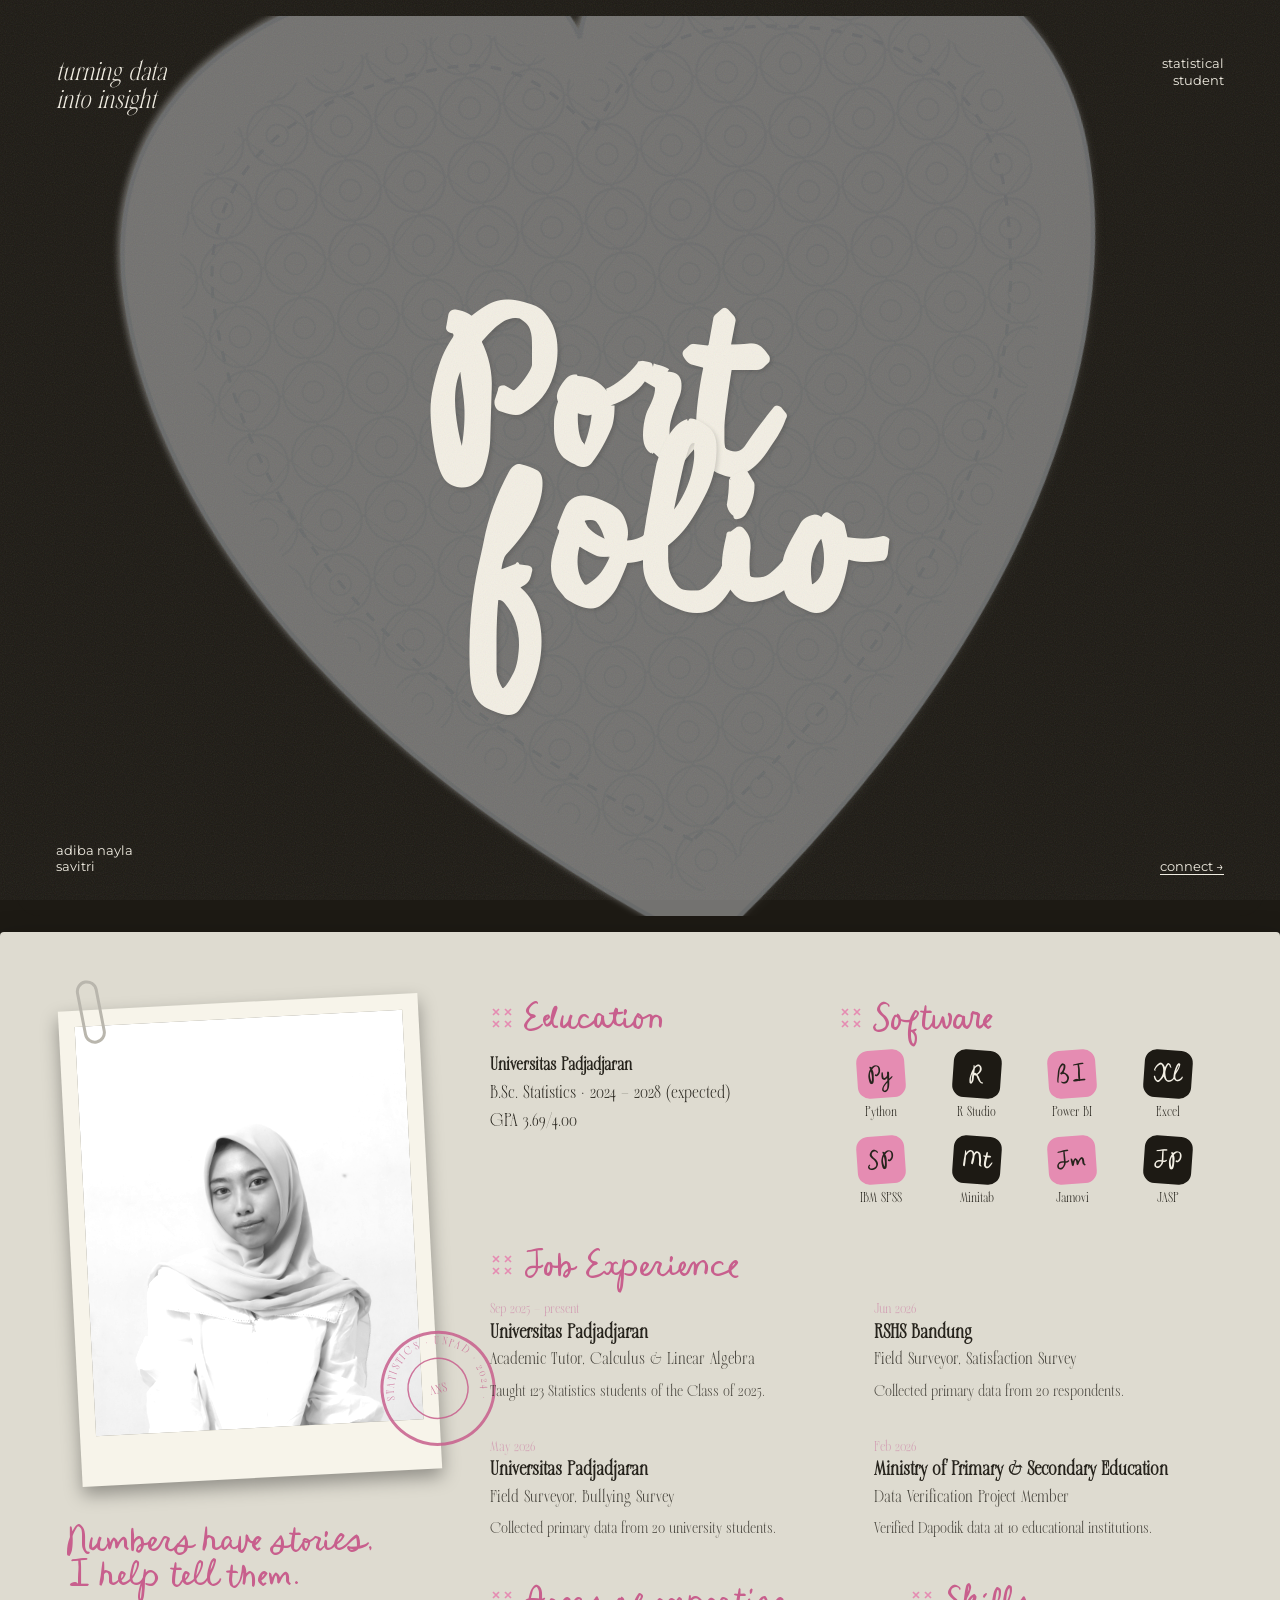
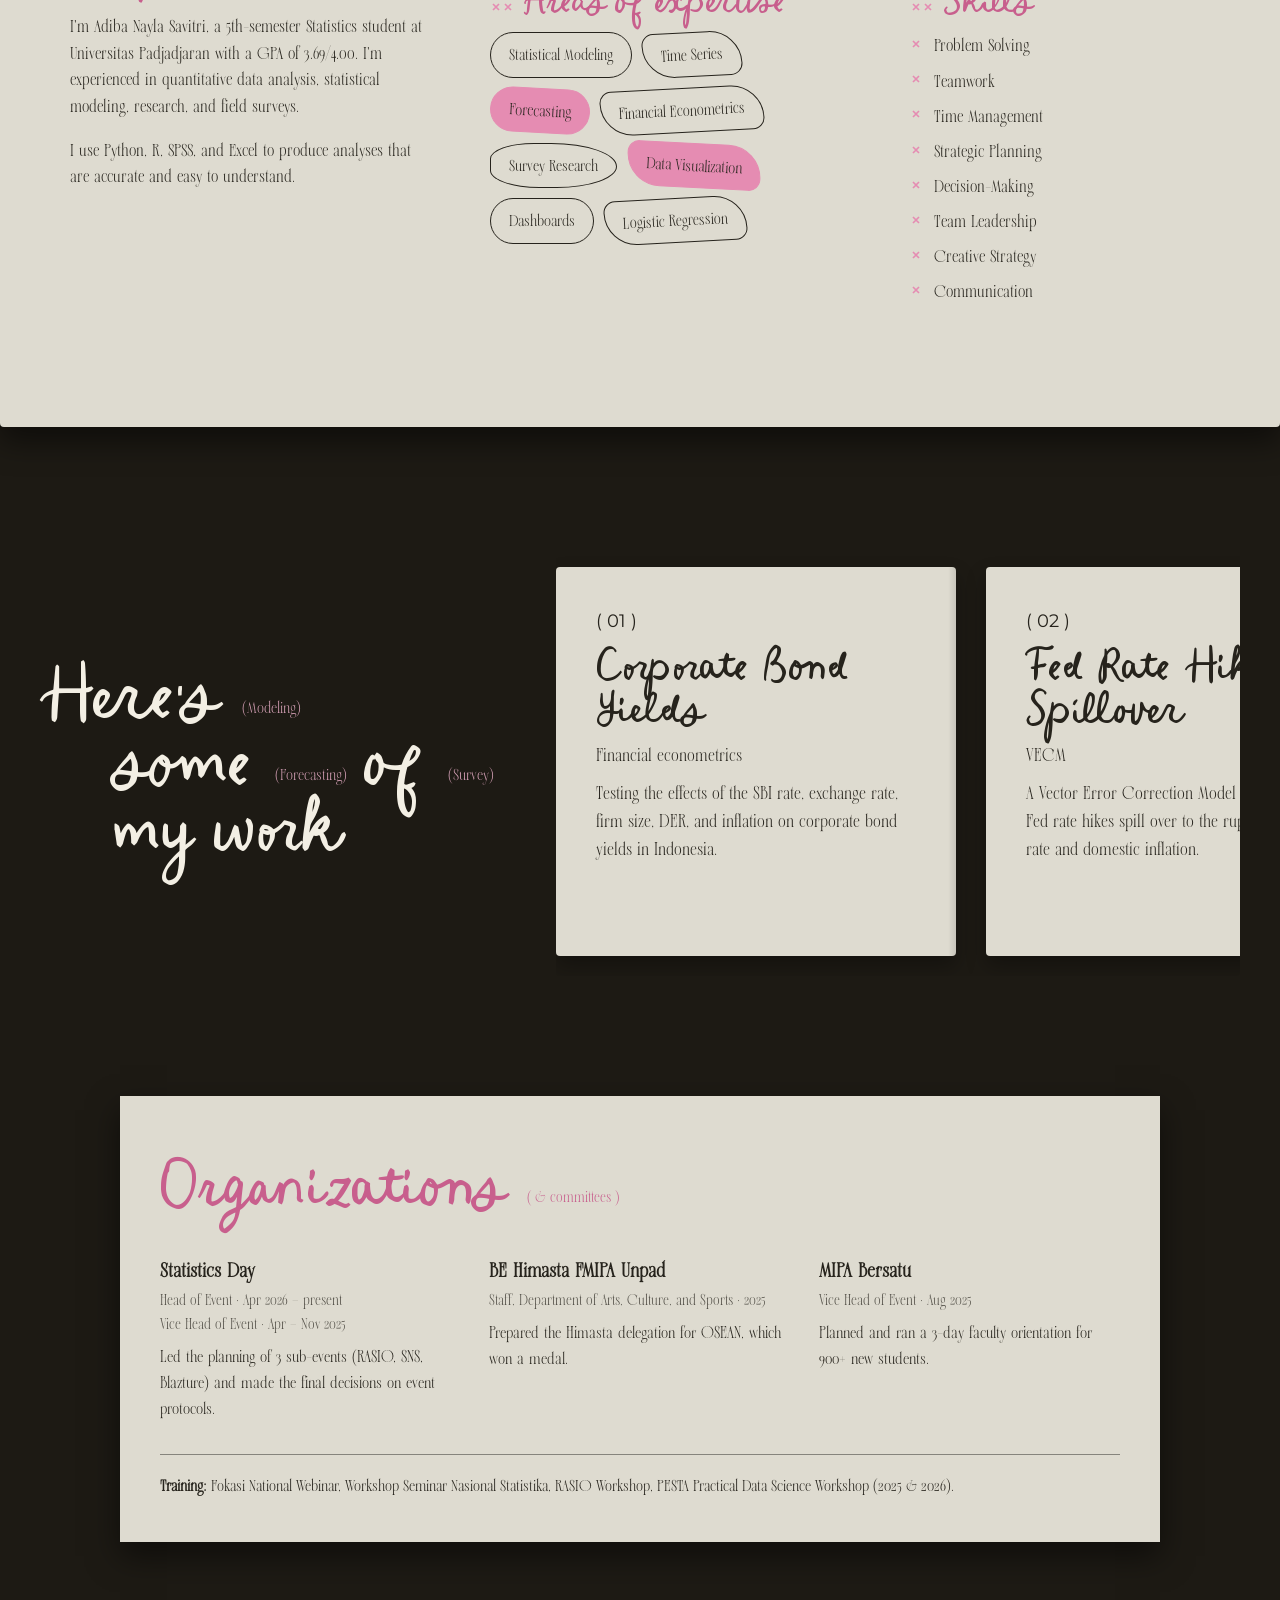
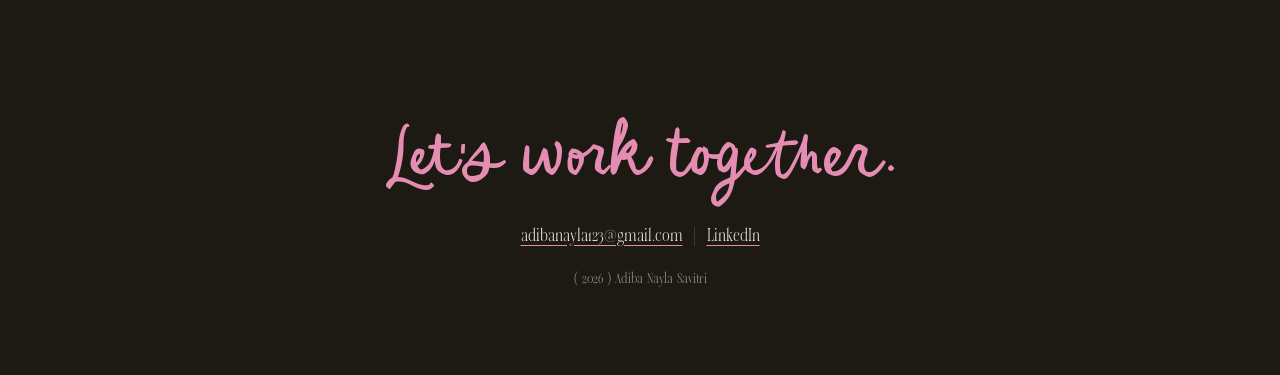
==== index.html @ 5b33b855 "Add files via upload" ====
<!DOCTYPE html>
<html lang="en">
<head>
<meta charset="UTF-8">
<meta name="viewport" content="width=device-width, initial-scale=1">
<title>Portfolio – Adiba Nayla Savitri</title>
<meta name="description" content="Portfolio of Adiba Nayla Savitri, Statistics student at Universitas Padjadjaran.">
<link rel="preconnect" href="https://fonts.googleapis.com">
<link rel="preconnect" href="https://fonts.gstatic.com" crossorigin>
<link href="https://fonts.googleapis.com/css2?family=Cormorant+Garamond:ital,wght@0,400;0,600;1,400;1,600&family=Playfair+Display:ital,wght@0,400;0,600;1,400;1,600&family=Pinyon+Script&family=Montserrat:wght@400;500&display=swap" rel="stylesheet">
<link rel="stylesheet" href="style.css">
</head>
<body>

<header class="hero">
  <div class="doily-wrapper">
    <svg class="doily" viewBox="0 0 1000 1000" xmlns="http://www.w3.org/2000/svg">
      <defs>
        <pattern id="lace" width="60" height="60" patternUnits="userSpaceOnUse">
          <circle cx="30" cy="30" r="28" fill="none" stroke="#dbe4ed" stroke-width="2"/>
          <circle cx="30" cy="30" r="10" fill="none" stroke="#dbe4ed" stroke-width="1.5"/>
          <path d="M0 30 Q15 15 30 0 Q45 15 60 30 Q45 45 30 60 Q15 45 0 30" fill="none" stroke="#dbe4ed" stroke-width="1"/>
        </pattern>
        <filter id="emboss" x="-20%" y="-20%" width="140%" height="140%">
          <feDropShadow dx="4" dy="4" stdDeviation="5" flood-color="#000" flood-opacity="0.06"/>
          <feDropShadow dx="-2" dy="-2" stdDeviation="3" flood-color="#fff" flood-opacity="0.9"/>
        </filter>
      </defs>
      <g filter="url(#emboss)">
        <path d="M500 950 C150 700 50 450 50 280 C50 100 200 20 380 20 C450 20 490 60 500 100 C510 60 550 20 620 20 C800 20 950 100 950 280 C950 450 850 700 500 950 Z" fill="#f4f7fa" stroke="#dbe4ed" stroke-width="4"/>
      </g>
      <path d="M500 900 C180 680 100 450 100 300 C100 150 220 80 380 80 C440 80 480 120 500 160 C520 120 560 80 620 80 C780 80 900 150 900 300 C900 450 820 680 500 900 Z" fill="url(#lace)" opacity="0.6"/>
      <path d="M500 850 C200 650 130 450 130 300 C130 170 240 110 380 110 C430 110 470 140 500 190 C530 140 570 110 620 110 C760 110 870 170 870 300 C870 450 800 650 500 850 Z" fill="none" stroke="#dbe4ed" stroke-width="3" stroke-dasharray="10 10"/>
    </svg>
  </div>

  <div class="top-left">
    <p class="serif-italic">turning data</p>
    <p class="serif-italic">into insight</p>
  </div>

  <div class="top-right">
    <p class="sans-small">statistical<br>student</p>
  </div>

  <h1 class="main-title">
    <span class="script">Port</span><span class="script">folio</span>
  </h1>

  <div class="bottom-left">
    <p class="sans-small">Adiba Nayla<br>Savitri</p>
  </div>

  <div class="bottom-right">
    <p class="sans-small"><a href="mailto:adibanayla123@gmail.com">connect &rarr;</a></p>
  </div>
</header>

<main>
  <section class="sheet about" id="about">
    <div class="about-grid">
      
      <aside class="about-side">
        <div class="polaroid">
          <span class="clip"></span>
          <div class="ph"><img src="assets/foto.jpg" alt="" onerror="this.remove()"></div>
          <svg class="stamp" viewBox="0 0 120 120" aria-hidden="true">
            <defs><path id="c" d="M60 60 m-44 0 a44 44 0 1 1 88 0 a44 44 0 1 1 -88 0"/></defs>
            <circle cx="60" cy="60" r="56" fill="none" stroke="currentColor" stroke-width="3"/>
            <circle cx="60" cy="60" r="30" fill="none" stroke="currentColor" stroke-width="1.5"/>
            <text font-size="11" letter-spacing="2" fill="currentColor"><textPath href="#c">STATISTICS · UNPAD · 2024 · </textPath></text>
            <text x="60" y="65" font-size="13" text-anchor="middle" fill="currentColor">ANS</text>
          </svg>
        </div>
        <h2 class="tagline hand">Numbers have stories,<br>I help tell them.</h2>
        <p>I'm Adiba Nayla Savitri, a 5th-semester Statistics student at Universitas Padjadjaran with a GPA of 3.69/4.00. I'm experienced in quantitative data analysis, statistical modeling, research, and field surveys.</p>
        <p>I use Python, R, SPSS, and Excel to produce analyses that are accurate and easy to understand.</p>
      </aside>

      <div class="about-main">
        
        <div class="edu-soft-row">
          <div class="blk">
            <h3 class="hd hand">Education</h3>
            <p class="edu">
              <strong>Universitas Padjadjaran</strong><br>
              B.Sc. Statistics · 2024 – 2028 (expected)<br>
              GPA 3.69/4.00
            </p>
          </div>

          <div class="blk">
            <h3 class="hd hand">Software</h3>
            <ul class="sw">
              <li><b class="pink">Py</b>Python</li>
              <li><b class="ink">R</b>R Studio</li>
              <li><b class="pink">BI</b>Power BI</li>
              <li><b class="ink">Xl</b>Excel</li>
              <li><b class="pink">SP</b>IBM SPSS</li>
              <li><b class="ink">Mt</b>Minitab</li>
              <li><b class="pink">Jm</b>Jamovi</li>
              <li><b class="ink">JP</b>JASP</li>
            </ul>
          </div>
        </div>

        <div class="blk">
          <h3 class="hd hand">Job Experience</h3>
          <ul class="jobs">
            <li class="job"><span class="date">Sep 2025 – present</span><strong>Universitas Padjadjaran</strong><em>Academic Tutor, Calculus &amp; Linear Algebra</em><p>Taught 123 Statistics students of the Class of 2025.</p></li>
            <li class="job"><span class="date">Jun 2026</span><strong>RSHS Bandung</strong><em>Field Surveyor, Satisfaction Survey</em><p>Collected primary data from 20 respondents.</p></li>
            <li class="job"><span class="date">May 2026</span><strong>Universitas Padjadjaran</strong><em>Field Surveyor, Bullying Survey</em><p>Collected primary data from 20 university students.</p></li>
            <li class="job"><span class="date">Feb 2026</span><strong>Ministry of Primary &amp; Secondary Education</strong><em>Data Verification Project Member</em><p>Verified Dapodik data at 10 educational institutions.</p></li>
          </ul>
        </div>
        
        <div class="two">
          <div class="blk">
            <h3 class="hd hand">Areas of expertise</h3>
            <ul class="cloud"><li>Statistical Modeling</li><li>Time Series</li><li>Forecasting</li><li>Financial Econometrics</li><li>Survey Research</li><li>Data Visualization</li><li>Dashboards</li><li>Logistic Regression</li></ul>
          </div>
          <div class="blk">
            <h3 class="hd hand">Skills</h3>
            <ul class="skills"><li>Problem Solving</li><li>Teamwork</li><li>Time Management</li><li>Strategic Planning</li><li>Decision-Making</li><li>Team Leadership</li><li>Creative Strategy</li><li>Communication</li></ul>
          </div>
        </div>
      </div>
    </div>
  </section>

  <section class="work-section" id="work">
    <div class="work-container">
      <h2 class="work-title hand">Here's <small>(Modeling)</small><br><span>some</span> <small>(Forecasting)</small> of <small>(Survey)</small> <span>my work</span></h2>
      
      <div class="projects-wrapper">
        <div class="projects-track">
          
          <div class="project-card">
            <p class="pj-num">( 01 )</p>
            <h3 class="hand">Corporate Bond Yields</h3>
            <p class="pj-tag">Financial econometrics</p>
            <p>Testing the effects of the SBI rate, exchange rate, firm size, DER, and inflation on corporate bond yields in Indonesia.</p>
          </div>

          <div class="project-card">
            <p class="pj-num">( 02 )</p>
            <h3 class="hand">Fed Rate Hike Spillover</h3>
            <p class="pj-tag">VECM</p>
            <p>A Vector Error Correction Model to examine how Fed rate hikes spill over to the rupiah exchange rate and domestic inflation.</p>
          </div>

          <div class="project-card">
            <p class="pj-num">( 03 )</p>
            <h3 class="hand">Arctic Sea Ice Extent 2015–2025</h3>
            <p class="pj-tag">Time series</p>
            <p>Modeling Arctic sea ice extent with Holt-Winters Smoothing and Grey-Markov.</p>
          </div>

          <div class="project-card">
            <p class="pj-num">( 04 )</p>
            <h3 class="hand">Interactive Dashboards</h3>
            <p class="pj-tag">Data visualization</p>
            <p>Dashboards built from operational and business data to visualize KPIs intuitively.</p>
          </div>

          <div class="project-card">
            <p class="pj-num">( 05 )</p>
            <h3 class="hand">BREN Stock Price</h3>
            <p class="pj-tag">Forecasting · machine learning</p>
            <p>ARIMA(1,1,0) compared with Prophet, Random Forest, XGBoost, SVR, and NNAR on 649 daily data points (2024–2026).</p>
          </div>

          <div class="project-card">
            <p class="pj-num">( 06 )</p>
            <h3 class="hand">Underdeveloped Areas in NTT &amp; NTB</h3>
            <p class="pj-tag">Firth logistic regression</p>
            <p>Penalized likelihood for 32 regencies/cities in NTT and NTB, handling perfect separation in a small sample.</p>
          </div>

          <div class="project-card end-card">
            <h3 class="hand">Want to see more?</h3>
            <p>The details and results of each project are easy to discuss over email.</p>
            <p><a href="mailto:adibanayla123@gmail.com" class="email-link">adibanayla123@gmail.com</a></p>
          </div>

        </div>
      </div>
    </div>
  </section>

  <section class="sheet org" id="organisasi">
    <h2 class="hand">Organizations <small>( &amp; committees )</small></h2>
    <div class="org-list">
      <div>
        <h3>Statistics Day</h3>
        <span>Head of Event · Apr 2026 – present<br>Vice Head of Event · Apr – Nov 2025</span>
        <p>Led the planning of 3 sub-events (RASIO, SNS, Blazture) and made the final decisions on event protocols.</p>
      </div>
      <div>
        <h3>BE Himasta FMIPA Unpad</h3>
        <span>Staff, Department of Arts, Culture, and Sports · 2025</span>
        <p>Prepared the Himasta delegation for OSEAN, which won a medal.</p>
      </div>
      <div>
        <h3>MIPA Bersatu</h3>
        <span>Vice Head of Event · Aug 2025</span>
        <p>Planned and ran a 3-day faculty orientation for 900+ new students.</p>
      </div>
    </div>
    <p class="train"><strong>Training:</strong> Fokasi National Webinar, Workshop Seminar Nasional Statistika, RASIO Workshop, PESTA Practical Data Science Workshop (2025 &amp; 2026).</p>
  </section>
</main>

<footer class="contact" id="contact">
  <h2 class="hand">Let's work together.</h2>
  <p><a href="mailto:adibanayla123@gmail.com">adibanayla123@gmail.com</a> &nbsp;|&nbsp; <a href="https://linkedin.com/adibanaylasavitri" target="_blank" rel="noopener">LinkedIn</a></p>
  <p class="fine">( 2026 ) Adiba Nayla Savitri</p>
</footer>

</body>
</html>
---- style.css ----
@font-face {
  font-family: "Limoncello Receipt";
  src: url("fonts/LimoncelloRecipe.woff2") format("woff2");
  font-display: swap;
}
@font-face { 
  font-family: "HV Philosykos"; 
  font-weight: 400; 
  font-style: normal; 
  src: url("fonts/Philosykos-Regular.woff2") format("woff2"); 
  font-display: swap; 
}

:root {
  --ink: #1d1a14;
  --paper: #dedbd0;
  --paper-2: #c8c5b8;
  --cream: #f3efe4;
  --pink: #e58cb2;
  --pink-deep: #c85f8d;
  --pink-subtle: #d29eb3;
  --text: #26231c;
  --bg-hero: #1d1a14; 
  --hand: "Limoncello Receipt", "Pinyon Script", cursive;
  --serif: "HV Philosykos", "Cormorant Garamond", Georgia, serif;
  --sans: "Montserrat", sans-serif;
  --x: url("data:image/svg+xml,%3Csvg xmlns='http://www.w3.org/2000/svg' width='12' height='12'%3E%3Cpath d='M3 3l6 6M9 3l-6 6' stroke='%23e58cb2' stroke-width='1.7'/%3E%3C/svg%3E");
}

*, *::before, *::after { box-sizing: border-box; }
html { scroll-behavior: smooth; font-size: 110%; }
body {
  margin: 0;
  background: var(--ink);
  color: var(--text);
  font-family: var(--serif);
  line-height: 1.6;
  overflow-x: hidden;
}
body::before {
  content: ""; position: fixed; inset: 0; z-index: 50; pointer-events: none; opacity: .09;
  background-image: url("data:image/svg+xml,%3Csvg xmlns='http://www.w3.org/2000/svg' width='200' height='200'%3E%3Cfilter id='n'%3E%3CfeTurbulence type='fractalNoise' baseFrequency='.9' numOctaves='2'/%3E%3C/filter%3E%3Crect width='200' height='200' filter='url(%23n)'/%3E%3C/svg%3E");
}
img { max-width: 100%; display: block; }
a { color: inherit; }
a:focus-visible { outline: 3px solid var(--pink); outline-offset: 3px; }
.hand { font-family: var(--hand); font-weight: normal; }
h1, h2, h3 { margin: 0; }

.xring {
  position: absolute; background: var(--x); pointer-events: none;
  -webkit-mask: radial-gradient(circle, transparent 52%, #000 53% 68%, transparent 69%);
          mask: radial-gradient(circle, transparent 52%, #000 53% 68%, transparent 69%);
}
.clip {
  position: absolute; width: 22px; height: 64px; border: 3px solid #b9b6ad; border-radius: 12px;
  transform: rotate(14deg); z-index: 4;
}
.clip.sm { top: -18px; left: 22px; transform: rotate(-8deg); }

.hero {
  position: relative; overflow: hidden; min-height: 100svh; margin: 16px; border-radius: 24px; 
  background: var(--bg-hero); color: var(--cream); display: flex; flex-direction: column;
  justify-content: center; align-items: center;
}
.doily-wrapper {
  position: absolute; top: 50%; left: 50%; width: 120vh; height: 120vh;
  transform: translate(-50%, -50%) rotate(-8deg); z-index: 1; opacity: 0.4;
}
.doily { width: 100%; height: 100%; }
.top-left, .top-right, .bottom-left, .bottom-right { position: absolute; z-index: 3; color: var(--cream); }
.top-left { top: 40px; left: 40px; }
.top-right { top: 40px; right: 40px; text-align: right; }
.bottom-left { bottom: 40px; left: 40px; }
.bottom-right { bottom: 40px; right: 40px; text-align: right; }
.serif-italic { font-family: var(--serif); font-style: italic; font-size: clamp(1.2rem, 2vw, 1.8rem); line-height: 1.1; margin: 0; }
.sans-small { font-family: var(--sans); font-size: clamp(0.65rem, 1vw, 0.8rem); line-height: 1.3; margin: 0; text-transform: lowercase; }
.bottom-right a { text-decoration: none; border-bottom: 1px solid var(--cream); }
.main-title {
  position: relative; z-index: 3; display: flex; flex-direction: column; font-family: var(--hand);
  font-size: clamp(6rem, 16vw, 14rem); line-height: 0.7; margin: 0; text-align: center;
  color: var(--cream); text-shadow: 2px 2px 4px rgba(0,0,0,0.15);
}
.main-title .script:first-child { transform: translateX(-10%); }
.main-title .script:last-child { transform: translateX(10%); }

main { max-width: 100%; margin: 0 auto; padding: 0; }

.sheet.about { 
  max-width: 1400px; margin: 0 auto 120px; padding: 0; 
  background: var(--paper); box-shadow: 0 14px 30px rgba(0,0,0,.5); position: relative; border-radius: 4px;
}
.about-grid { 
  display: grid; 
  grid-template-columns: 360px 1fr; 
  gap: 60px; 
  padding: 70px; 
  align-items: start; 
}

.polaroid { position: relative; width: 100%; background: #f7f4ea; padding: 16px 16px 50px; transform: rotate(-3deg); box-shadow: 0 8px 18px rgba(0,0,0,.35); }
.polaroid .ph { aspect-ratio: 4 / 5; background: #aaa79c; overflow: hidden; }
.polaroid img { width: 100%; height: 100%; object-fit: cover; filter: grayscale(1) contrast(1.25); }
.polaroid .clip { top: -30px; left: 22px; transform: rotate(-8deg); }
.stamp { position: absolute; width: 120px; right: -60px; bottom: 20px; color: var(--pink-deep); opacity: .85; transform: rotate(-12deg); }
.tagline { margin: 44px 0 20px; color: var(--pink-deep); font-size: 1.8rem; line-height: 1.12; }
.about-side p { margin: 0 0 1em; font-size: .95rem; }

.blk { margin-bottom: 44px; }
.hd { display: flex; align-items: center; gap: 10px; margin: 0 0 16px; color: var(--pink-deep); font-size: 1.8rem; line-height: 1; }
.hd::before { content: ""; flex: none; width: 24px; height: 24px; background: var(--x); background-size: 12px 12px; }
.edu { margin: 0; font-size: 1rem; }

.edu-soft-row {
  display: grid;
  grid-template-columns: 1fr 1.2fr;
  gap: 40px;
  align-items: start;
  margin-bottom: 44px;
}

.edu-soft-row .blk {
  margin-bottom: 0;
}

.sw { 
  display: grid; 
  grid-template-columns: repeat(4, 1fr); 
  gap: 16px 12px; 
  margin: 0; padding: 0; list-style: none; 
}
.sw li { text-align: center; font-size: .75rem; font-style: normal; line-height: 1.2; }
.sw b { 
  display: grid; place-items: center; 
  width: 48px; height: 48px; 
  margin: 0 auto 6px; border-radius: 12px; 
  font-family: var(--hand); font-weight: normal; font-size: 1.2rem; font-style: normal; 
}
.sw b.pink { background: var(--pink); color: var(--text); transform: rotate(-4deg); }
.sw b.ink { background: var(--ink); color: var(--cream); transform: rotate(4deg); }

.jobs { display: grid; grid-template-columns: 1fr 1fr; gap: 32px 48px; margin: 0; padding: 0; list-style: none; }
.job .date { display: block; font-size: .8rem; color: var(--pink-subtle); font-style: normal; }
.job strong { display: block; font-size: 1.1rem; line-height: 1.2; }
.job em { display: block; font-size: .95rem; margin-top: 2px; font-style: normal; opacity: .85; }
.job p { margin: 6px 0 0; font-size: .9rem; opacity: .8; }

.two { display: grid; grid-template-columns: 1.2fr 1fr; gap: 40px 60px; }
.cloud { display: flex; flex-wrap: wrap; gap: 10px; margin: 0; padding: 0; list-style: none; }
.cloud li { padding: 9px 18px; border: 1.5px solid var(--text); border-radius: 999px; font-size: .9rem; }
.cloud li:nth-child(2n) { border-radius: 14px 40px 14px 40px; transform: rotate(-3deg); }
.cloud li:nth-child(3n) { background: var(--pink); border-color: var(--pink); transform: rotate(3deg); }
.cloud li:nth-child(5n) { border-radius: 40% 60% 55% 45%; }
.skills { margin: 0; padding: 0; list-style: none; }
.skills li { position: relative; padding-left: 24px; margin-bottom: .5em; font-size: .95rem; }
.skills li::before { content: ""; position: absolute; left: 0; top: .35em; width: 12px; height: 12px; background: var(--x); background-size: 12px 12px; }

.work-section {
  max-width: 1400px;
  margin: 0 auto 120px;
  padding: 0 40px;
}

.work-container {
  display: grid;
  grid-template-columns: 1fr 1.5fr;
  gap: 60px;
  align-items: center;
}

.work-title { 
  color: var(--cream); 
  font-size: clamp(2.4rem, 5vw, 4.4rem); 
  line-height: 1.05; 
  margin: 0; 
}
.work-title span { margin-left: 1.2em; }
.work-title small { font-family: var(--serif); font-size: .9rem; color: var(--pink-subtle); font-style: normal; }

.projects-wrapper {
  overflow-x: auto;
  scroll-snap-type: x mandatory;
  scrollbar-width: none;
  -ms-overflow-style: none;
  padding: 20px 0;
  border-radius: 4px;
}
.projects-wrapper::-webkit-scrollbar { display: none; }

.projects-track {
  display: flex;
  gap: 30px;
  width: max-content;
}

.project-card {
  width: 400px;
  background: var(--paper);
  padding: 40px;
  border-radius: 4px;
  box-shadow: 0 10px 20px rgba(0,0,0,.3);
  scroll-snap-align: start;
  display: flex;
  flex-direction: column;
  position: relative;
  overflow: hidden;
}
.project-card::after {
  content: ""; position: absolute; top: 0; bottom: 0; right: 0; width: 8px;
  background: linear-gradient(to left, rgba(0,0,0,.1), transparent);
}

.pj-num {
  margin: 0 0 10px;
  color: var(--pink-subtle);
  font-size: .9rem;
  font-family: var(--sans);
}
.project-card h3 {
  font-size: 2.2rem;
  line-height: 1.1;
  margin-bottom: 10px;
  color: var(--text);
}
.pj-tag {
  margin: 0 0 20px;
  color: var(--pink-subtle);
  font-size: .9rem;
}
.project-card p {
  margin: 0 0 10px;
  font-size: 1rem;
  line-height: 1.6;
  color: var(--text);
}

.end-card {
  background: var(--ink);
  color: var(--cream);
  justify-content: center;
}
.end-card h3 { color: var(--cream); }
.end-card p { color: var(--cream); opacity: 0.8; }
.email-link { color: var(--pink); text-decoration: underline; text-underline-offset: 4px; }

.sheet { background: var(--paper); box-shadow: 0 14px 30px rgba(0,0,0,.5); margin: 0 auto 120px; position: relative; }
.org { max-width: 1040px; margin: 0 auto 120px; padding: 44px 40px; }
.org h2 { color: var(--pink-deep); font-size: clamp(2rem, 6vw, 3.2rem); margin-bottom: 24px; font-style: normal; }
.org h2 small, .org-list span { font-family: var(--serif); font-size: .85rem; color: inherit; font-style: normal; }
.org-list { display: grid; grid-template-columns: repeat(auto-fit, minmax(240px, 1fr)); gap: 28px; }
.org-list h3 { font-size: 1.15rem; margin-bottom: 2px; }
.org-list span { display: block; opacity: .75; margin-bottom: 8px; }
.org-list p { margin: 0; font-size: .92rem; }
.train { margin: 32px 0 0; padding-top: 18px; border-top: 1.5px solid rgba(0,0,0,.4); font-size: .9rem; }

.contact { text-align: center; padding: 40px 20px 72px; color: var(--cream); }
.contact h2 { color: var(--pink); font-size: clamp(2.2rem, 7vw, 3.6rem); }
.contact a { text-decoration-color: var(--pink); text-underline-offset: 4px; }
.fine { font-size: .8rem; opacity: .6; font-style: normal; }

@media (max-width: 1100px) {
  .about-grid { grid-template-columns: 300px 1fr; gap: 40px; padding: 50px; }
  .edu-soft-row { grid-template-columns: 1fr; gap: 30px; }
  .jobs { grid-template-columns: 1fr; gap: 24px; }
  .two { grid-template-columns: 1fr; gap: 30px; }
  .sw { grid-template-columns: repeat(8, 1fr); gap: 16px 8px; } 
  
  .work-container {
    grid-template-columns: 1fr;
    gap: 30px;
  }
  .projects-wrapper {
    padding-left: 0;
    margin-left: -20px;
    margin-right: -20px;
  }
}

@media (max-width: 720px) {
  .hero { margin: 8px; border-radius: 16px; padding: 30px 0; }
  .doily-wrapper { width: 150vw; height: 150vw; }
  .top-left, .top-right, .bottom-left, .bottom-right { position: relative; top: auto; bottom: auto; left: auto; right: auto; text-align: center; margin: 15px 0; width: 100%; }
  .hero { justify-content: space-between; }
  .main-title { font-size: 22vw; margin: 10vh 0; }
  
  .sheet.about { margin: 0 10px 80px; }
  .about-grid { grid-template-columns: 1fr; padding: 40px 24px; gap: 32px; }
  .polaroid { width: 80%; margin: 0 auto; }
  .stamp { right: -20px; width: 90px; }
  
  .work-section { padding: 0 20px; }
  .org { padding: 36px 24px; }
  .sw { grid-template-columns: repeat(4, 1fr); gap: 12px 6px; } 
  
  .project-card { width: 300px; padding: 30px 20px; }
  .project-card h3 { font-size: 1.8rem; }
}

@media (prefers-reduced-motion: reduce) {
  html { scroll-behavior: auto; }
  .bubble, .nav-btn { transition: none; }
  .leaf, .face { transition: none; }
}
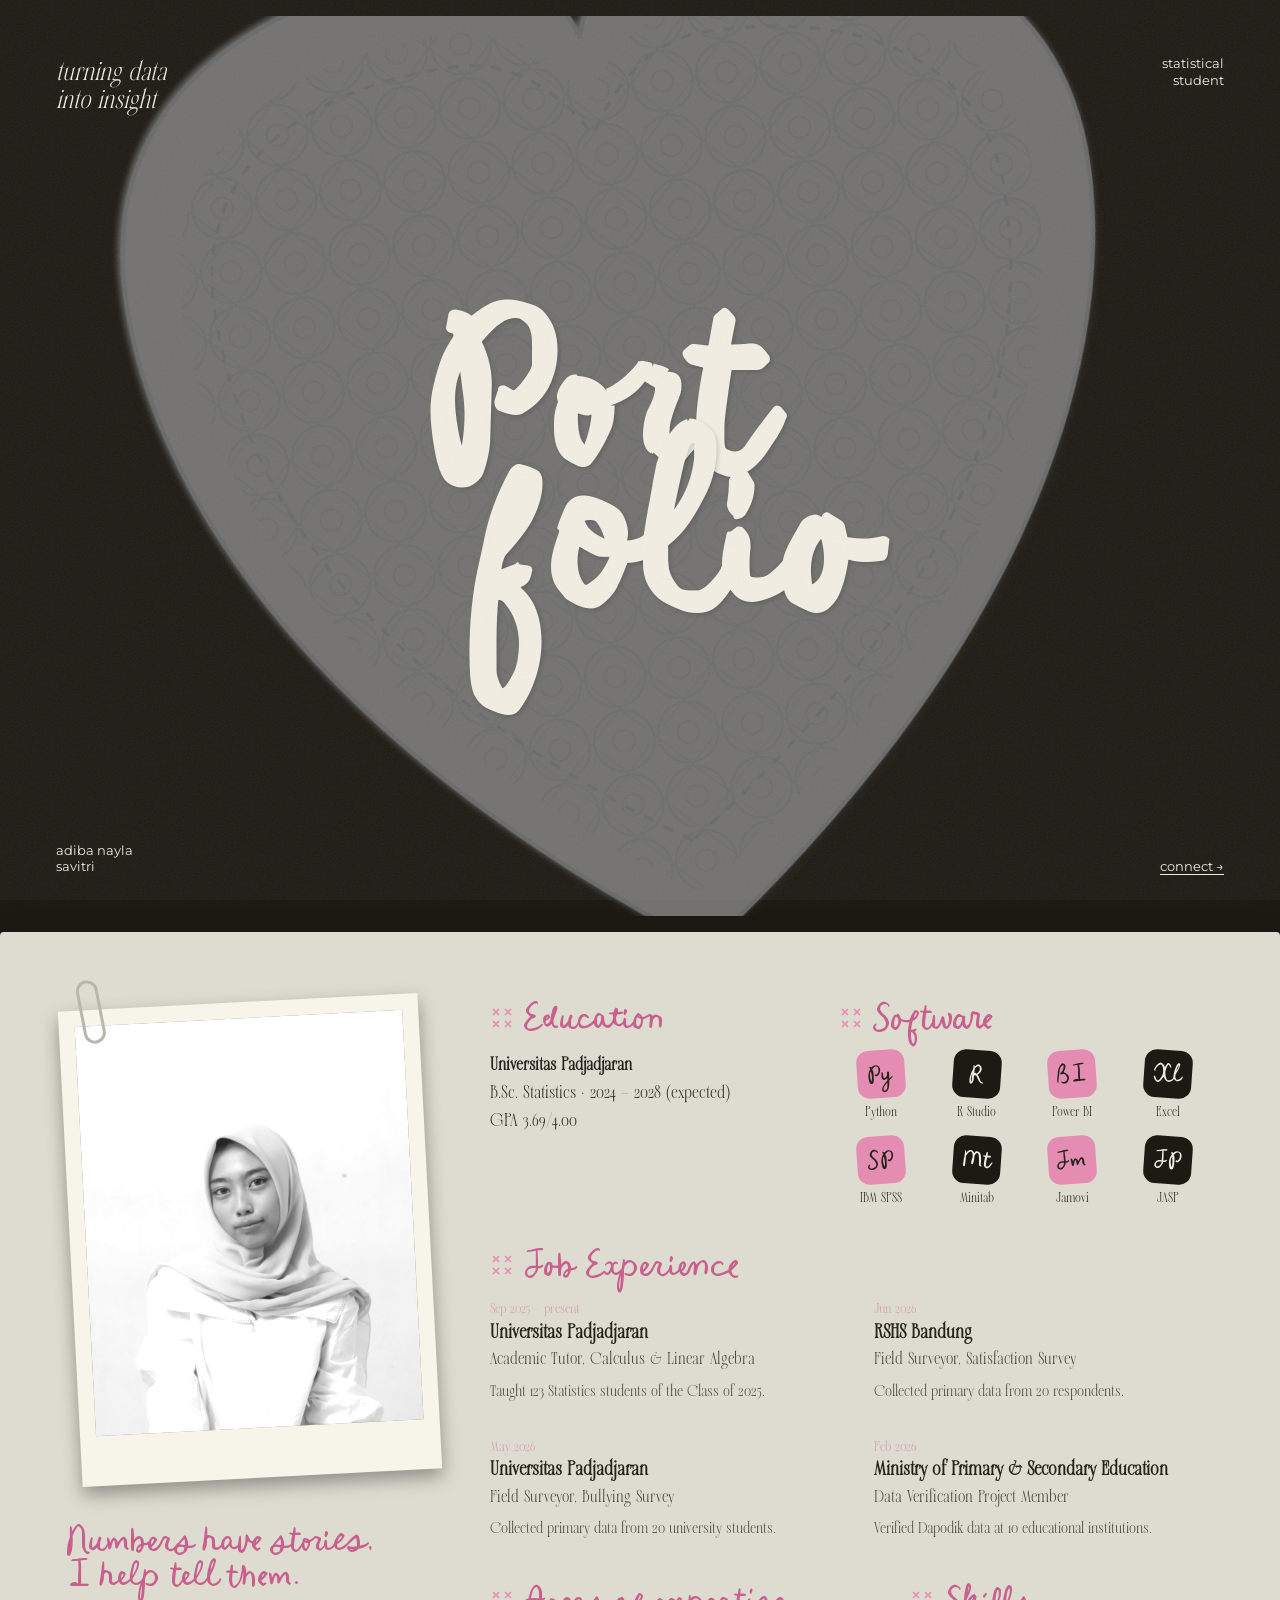
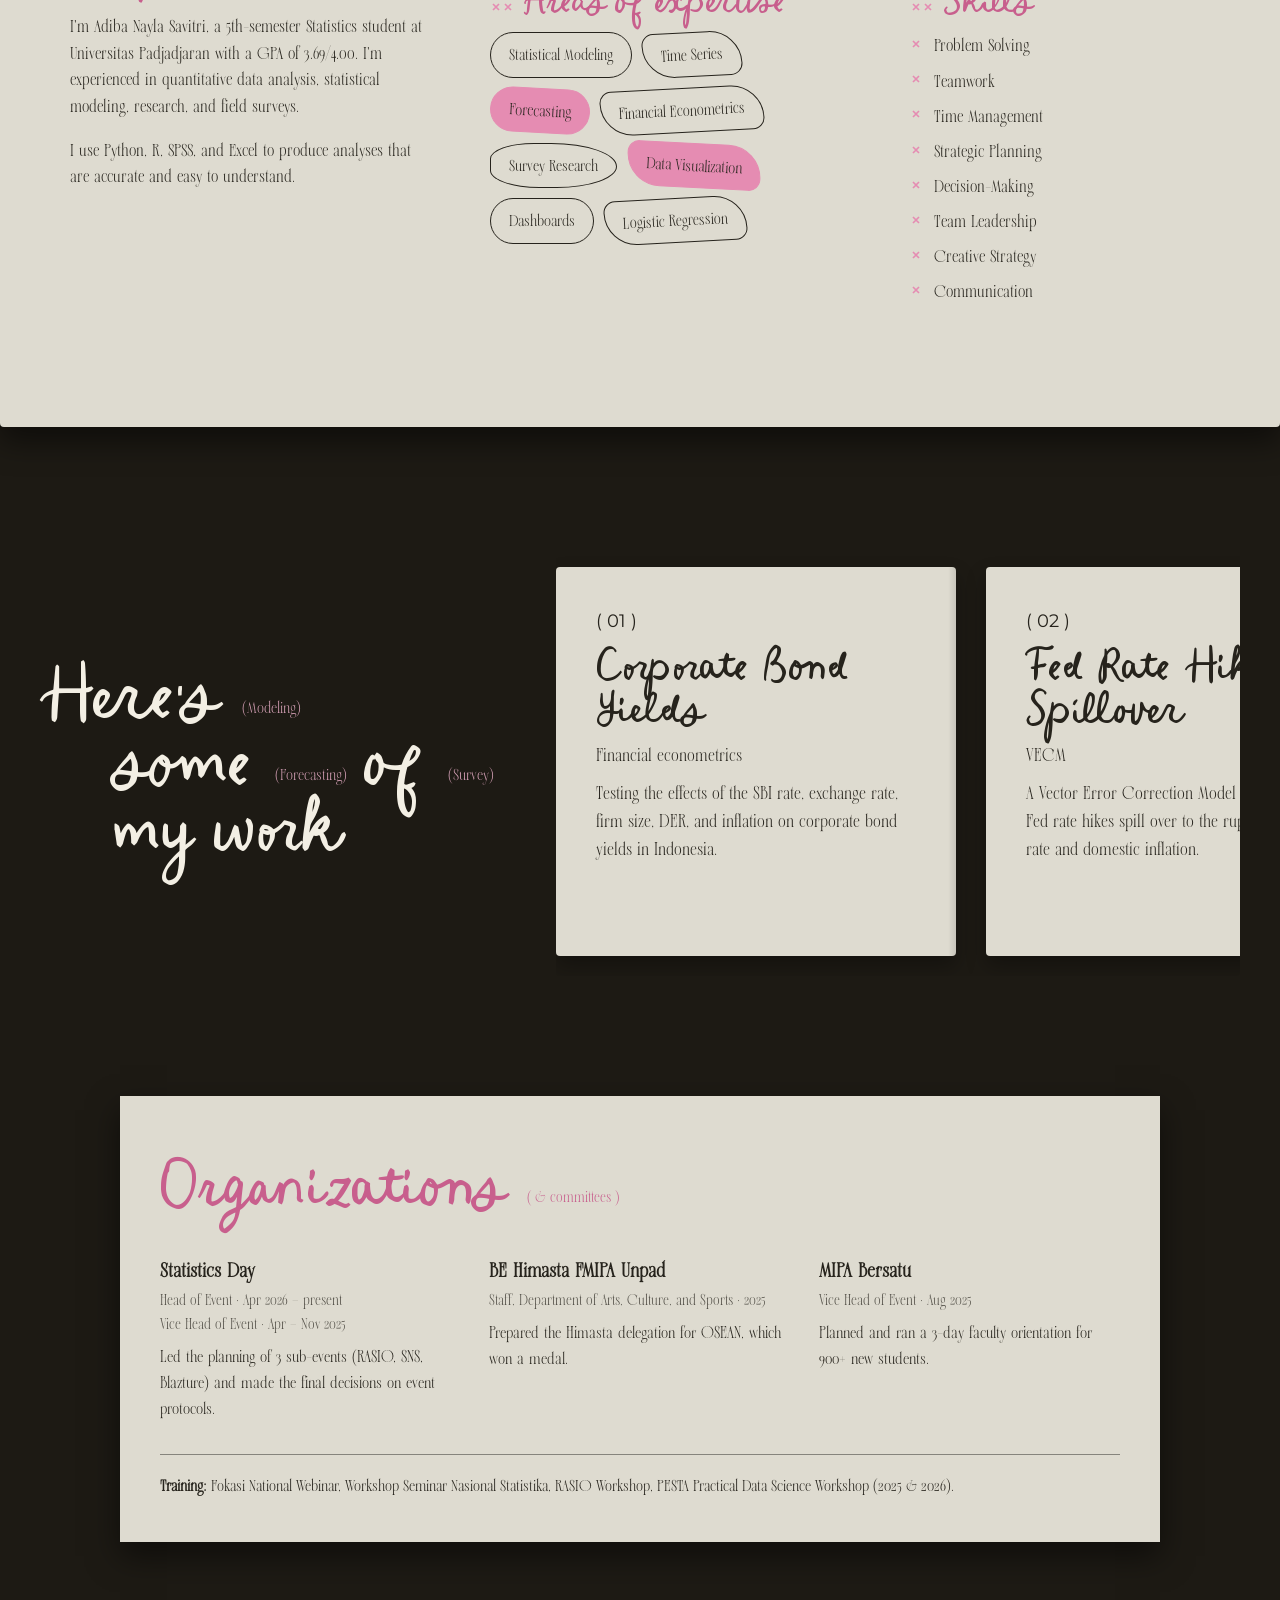
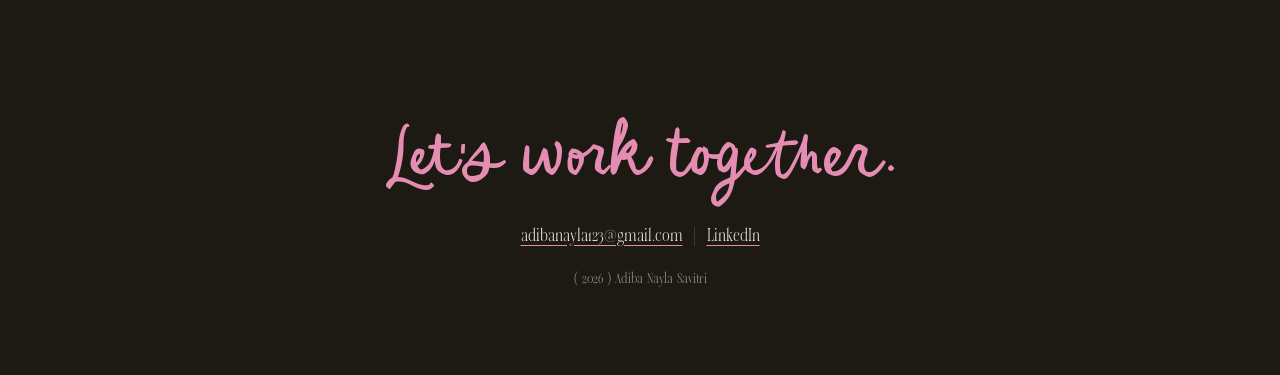
==== commit 0042627f: "Add files via upload" ====
--- a/index.html
+++ b/index.html
@@ -64,12 +64,6 @@
         <div class="polaroid">
           <span class="clip"></span>
           <div class="ph"><img src="assets/foto.jpg" alt="" onerror="this.remove()"></div>
-          <svg class="stamp" viewBox="0 0 120 120" aria-hidden="true">
-            <defs><path id="c" d="M60 60 m-44 0 a44 44 0 1 1 88 0 a44 44 0 1 1 -88 0"/></defs>
-            <circle cx="60" cy="60" r="56" fill="none" stroke="currentColor" stroke-width="3"/>
-            <circle cx="60" cy="60" r="30" fill="none" stroke="currentColor" stroke-width="1.5"/>
-            <text font-size="11" letter-spacing="2" fill="currentColor"><textPath href="#c">STATISTICS · UNPAD · 2024 · </textPath></text>
-            <text x="60" y="65" font-size="13" text-anchor="middle" fill="currentColor">ANS</text>
           </svg>
         </div>
         <h2 class="tagline hand">Numbers have stories,<br>I help tell them.</h2>
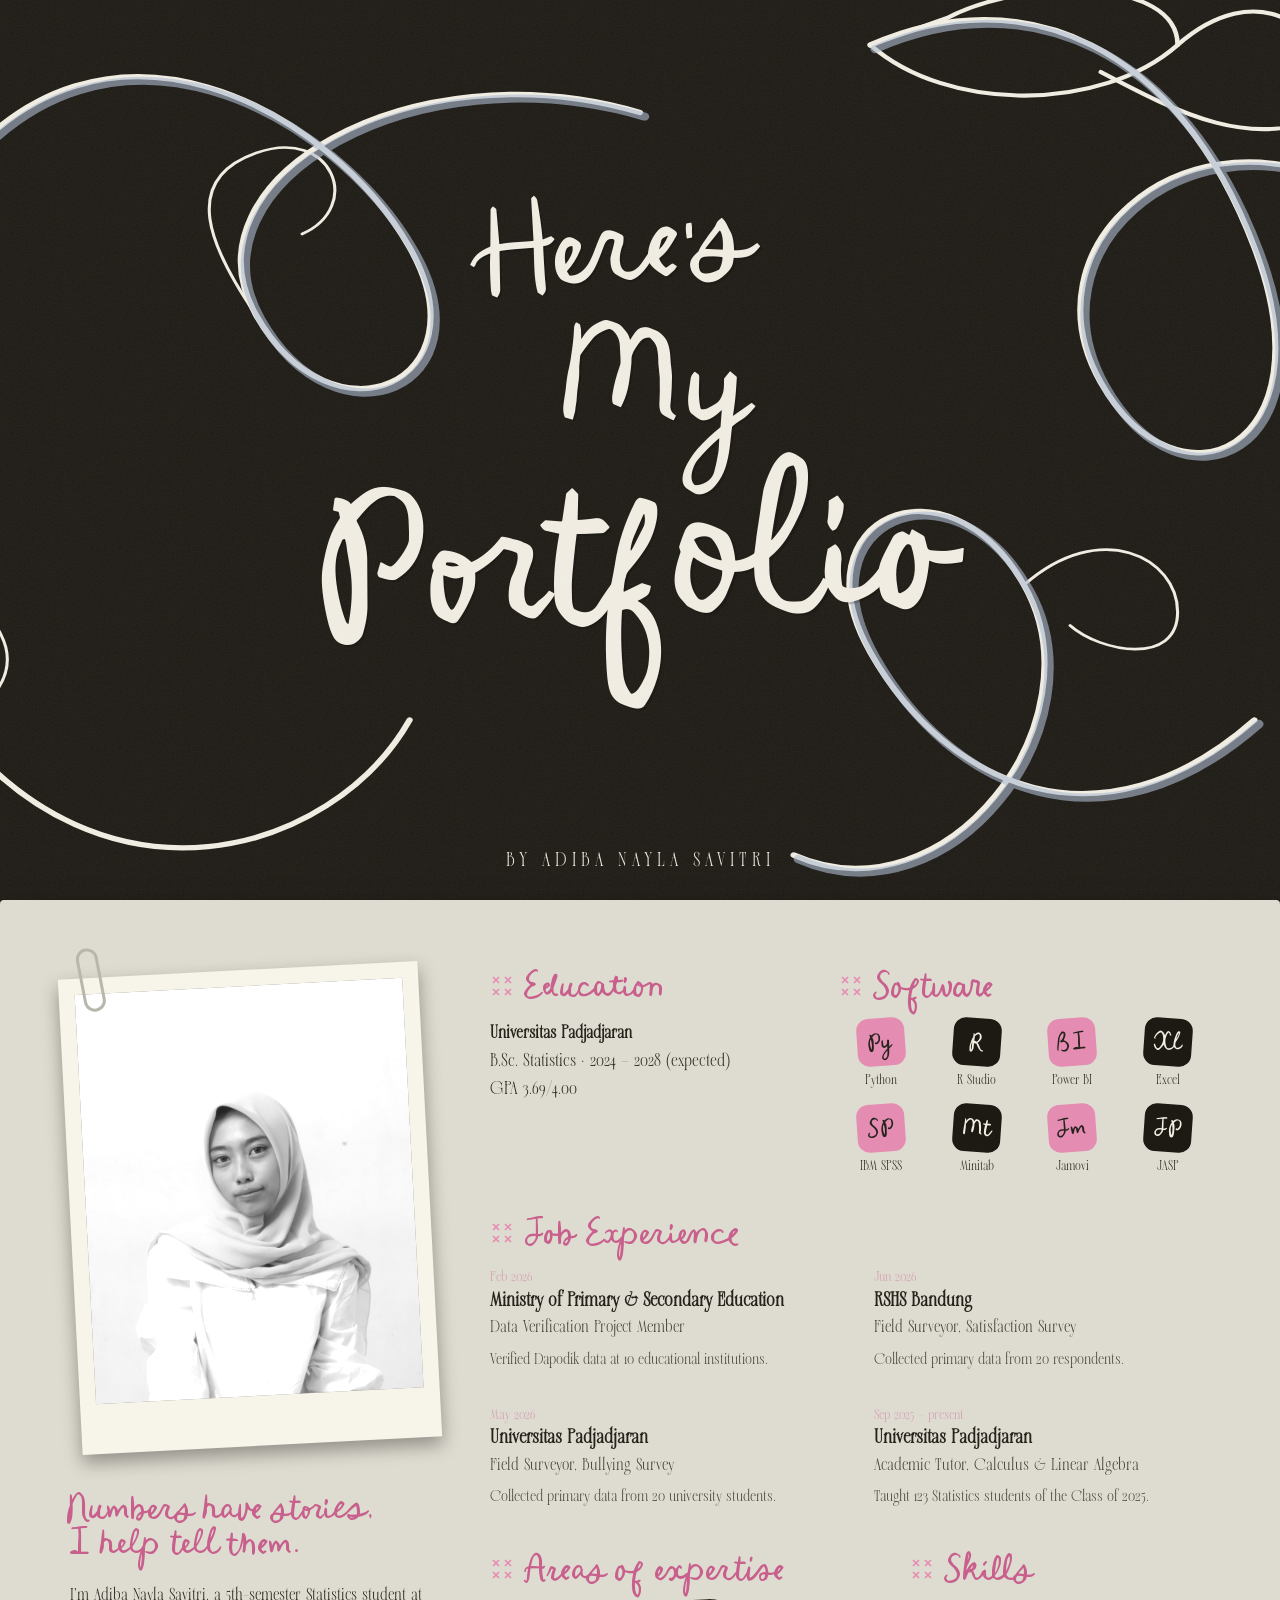
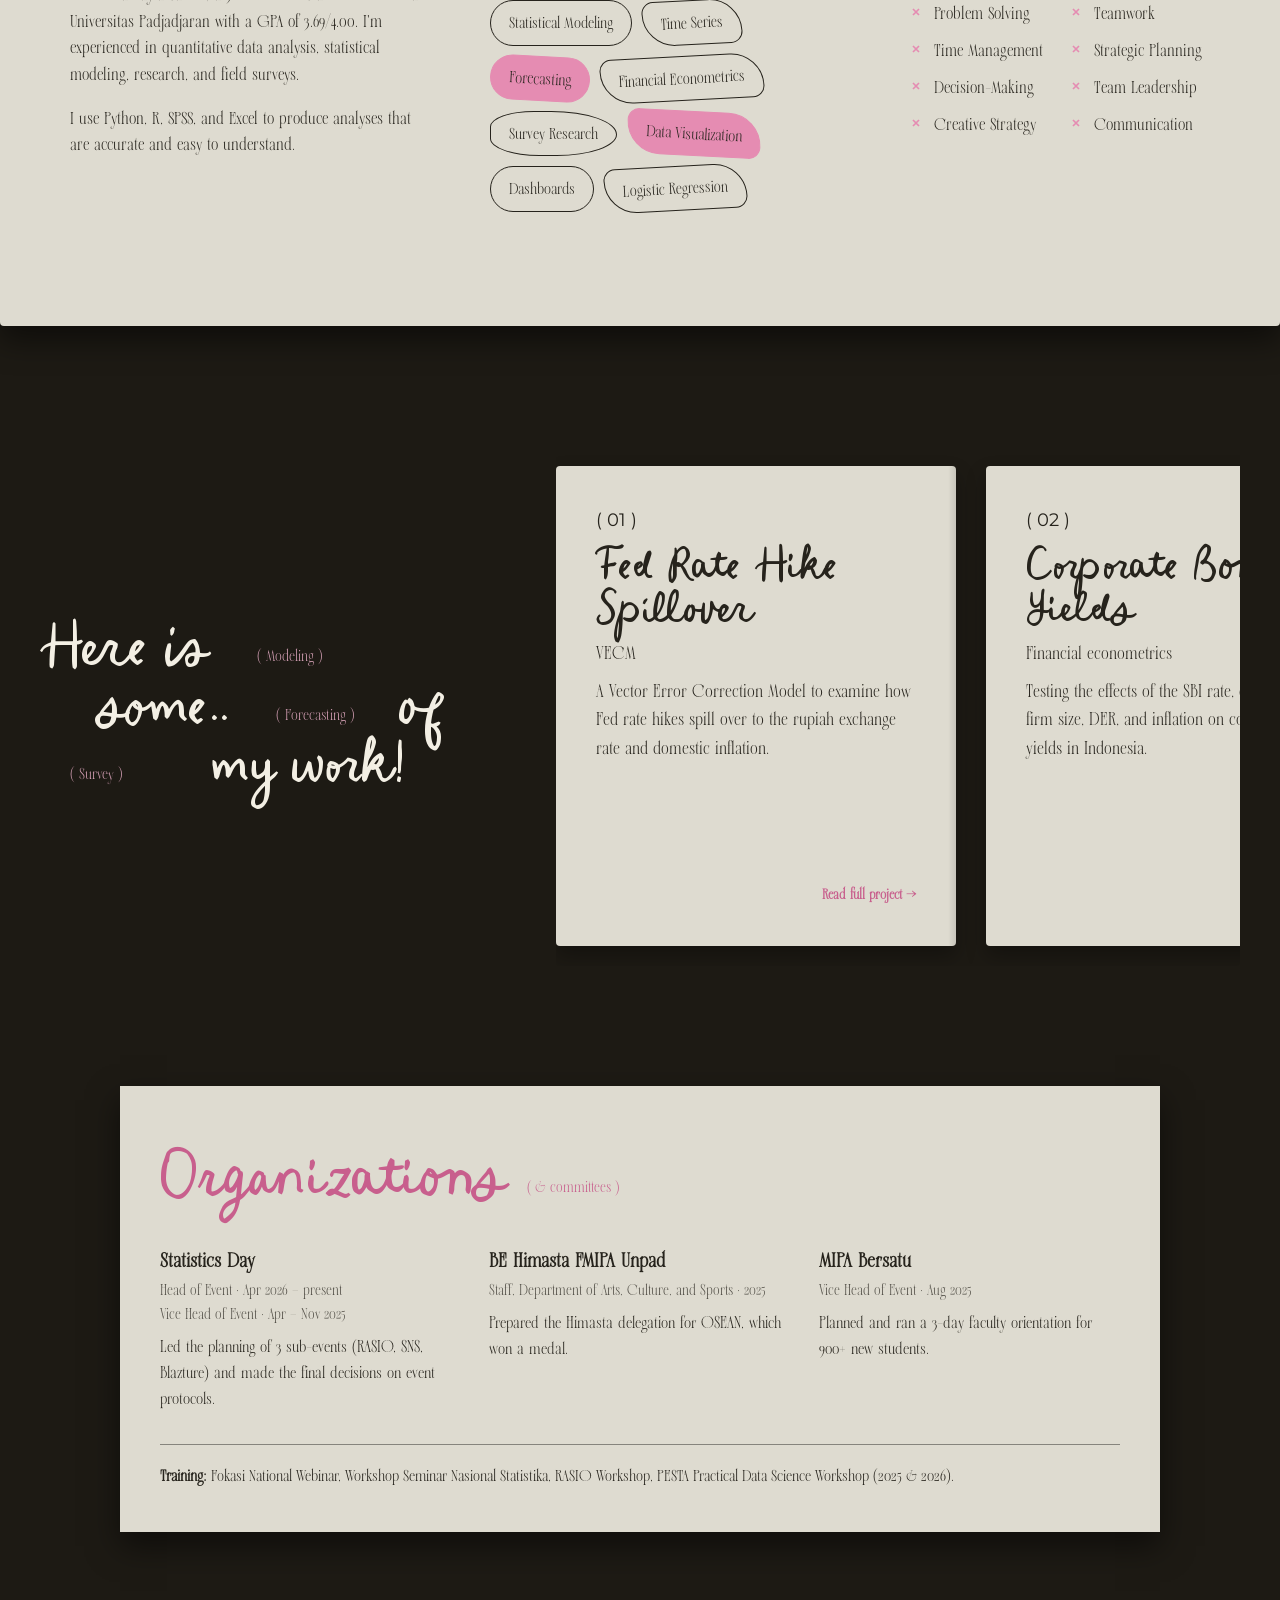
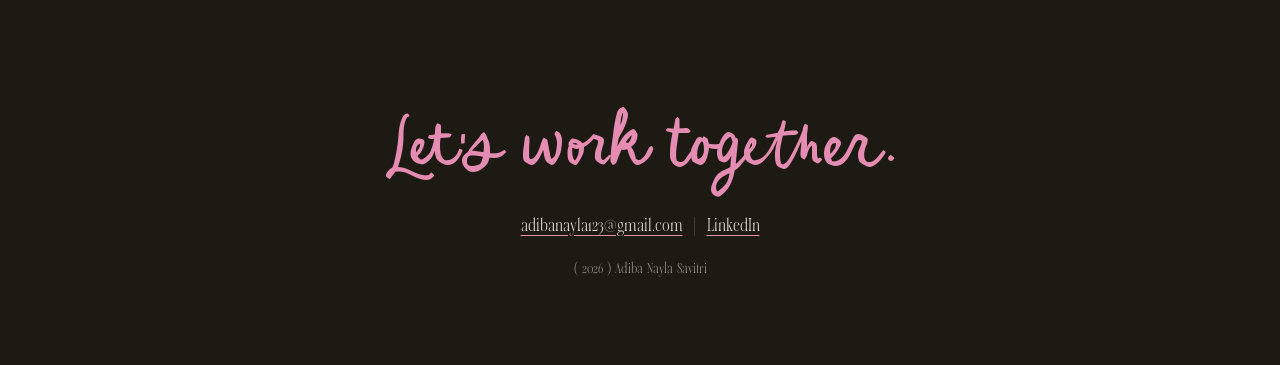
==== commit 442eaaa2: "Add files via upload" ====
--- a/index.html
+++ b/index.html
@@ -13,47 +13,32 @@
 <body>
 
 <header class="hero">
-  <div class="doily-wrapper">
-    <svg class="doily" viewBox="0 0 1000 1000" xmlns="http://www.w3.org/2000/svg">
-      <defs>
-        <pattern id="lace" width="60" height="60" patternUnits="userSpaceOnUse">
-          <circle cx="30" cy="30" r="28" fill="none" stroke="#dbe4ed" stroke-width="2"/>
-          <circle cx="30" cy="30" r="10" fill="none" stroke="#dbe4ed" stroke-width="1.5"/>
-          <path d="M0 30 Q15 15 30 0 Q45 15 60 30 Q45 45 30 60 Q15 45 0 30" fill="none" stroke="#dbe4ed" stroke-width="1"/>
-        </pattern>
-        <filter id="emboss" x="-20%" y="-20%" width="140%" height="140%">
-          <feDropShadow dx="4" dy="4" stdDeviation="5" flood-color="#000" flood-opacity="0.06"/>
-          <feDropShadow dx="-2" dy="-2" stdDeviation="3" flood-color="#fff" flood-opacity="0.9"/>
-        </filter>
-      </defs>
-      <g filter="url(#emboss)">
-        <path d="M500 950 C150 700 50 450 50 280 C50 100 200 20 380 20 C450 20 490 60 500 100 C510 60 550 20 620 20 C800 20 950 100 950 280 C950 450 850 700 500 950 Z" fill="#f4f7fa" stroke="#dbe4ed" stroke-width="4"/>
-      </g>
-      <path d="M500 900 C180 680 100 450 100 300 C100 150 220 80 380 80 C440 80 480 120 500 160 C520 120 560 80 620 80 C780 80 900 150 900 300 C900 450 820 680 500 900 Z" fill="url(#lace)" opacity="0.6"/>
-      <path d="M500 850 C200 650 130 450 130 300 C130 170 240 110 380 110 C430 110 470 140 500 190 C530 140 570 110 620 110 C760 110 870 170 870 300 C870 450 800 650 500 850 Z" fill="none" stroke="#dbe4ed" stroke-width="3" stroke-dasharray="10 10"/>
-    </svg>
+  <svg class="flourish-svg" viewBox="0 0 1000 800" xmlns="http://www.w3.org/2000/svg" preserveAspectRatio="none">
+    <g fill="none" stroke="var(--cream)" stroke-width="4" stroke-linecap="round" stroke-linejoin="round">
+      <path d="M 50 200 C 150 50, 300 150, 350 250 C 400 350, 300 400, 250 300 C 200 200, 350 100, 500 150" />
+      <path d="M 250 300 C 220 250, 200 200, 250 180 C 300 160, 320 220, 280 240" stroke-width="2"/>
+      <path d="M 650 100 C 750 50, 850 100, 900 250 C 950 400, 850 450, 800 350 C 750 250, 850 150, 950 200" />
+      <path d="M 650 100 C 700 150, 800 150, 850 100 C 850 50, 750 50, 700 80 Z" stroke-width="3"/>
+      <path d="M 850 100 C 900 50, 950 80, 950 150 C 900 180, 850 150, 800 120" stroke-width="3"/>
+      <path d="M 900 600 C 800 700, 700 650, 650 550 C 600 450, 700 400, 750 500 C 800 600, 700 750, 600 700" />
+      <path d="M 750 500 C 800 450, 850 480, 850 520 C 850 560, 800 550, 780 530" stroke-width="2"/>
+      <path d="M 50 600 C 150 750, 300 700, 350 600" />
+      <path d="M 50 500 C 80 520, 100 550, 80 580 C 60 610, 20 580, 30 550" stroke-width="2"/>
+    </g>
+    <g fill="none" stroke="#aebdd3" stroke-width="6" stroke-linecap="round" opacity="0.6" transform="translate(3, 3)">
+      <path d="M 50 200 C 150 50, 300 150, 350 250 C 400 350, 300 400, 250 300 C 200 200, 350 100, 500 150" />
+      <path d="M 650 100 C 750 50, 850 100, 900 250 C 950 400, 850 450, 800 350 C 750 250, 850 150, 950 200" />
+      <path d="M 900 600 C 800 700, 700 650, 650 550 C 600 450, 700 400, 750 500 C 800 600, 700 750, 600 700" />
+    </g>
+  </svg>
+
+  <div class="hero-content">
+    <h1 class="title-top">Here's</h1>
+    <h1 class="title-middle">My</h1>
+    <h1 class="title-bottom">Portfolio</h1>
   </div>
-
-  <div class="top-left">
-    <p class="serif-italic">turning data</p>
-    <p class="serif-italic">into insight</p>
-  </div>
-
-  <div class="top-right">
-    <p class="sans-small">statistical<br>student</p>
-  </div>
-
-  <h1 class="main-title">
-    <span class="script">Port</span><span class="script">folio</span>
-  </h1>
-
-  <div class="bottom-left">
-    <p class="sans-small">Adiba Nayla<br>Savitri</p>
-  </div>
-
-  <div class="bottom-right">
-    <p class="sans-small"><a href="mailto:adibanayla123@gmail.com">connect &rarr;</a></p>
-  </div>
+  
+  <p class="title-sub">By Adiba Nayla Savitri</p>
 </header>
 
 <main>
@@ -64,7 +49,6 @@
         <div class="polaroid">
           <span class="clip"></span>
           <div class="ph"><img src="assets/foto.jpg" alt="" onerror="this.remove()"></div>
-          </svg>
         </div>
         <h2 class="tagline hand">Numbers have stories,<br>I help tell them.</h2>
         <p>I'm Adiba Nayla Savitri, a 5th-semester Statistics student at Universitas Padjadjaran with a GPA of 3.69/4.00. I'm experienced in quantitative data analysis, statistical modeling, research, and field surveys.</p>
@@ -101,10 +85,10 @@
         <div class="blk">
           <h3 class="hd hand">Job Experience</h3>
           <ul class="jobs">
-            <li class="job"><span class="date">Sep 2025 – present</span><strong>Universitas Padjadjaran</strong><em>Academic Tutor, Calculus &amp; Linear Algebra</em><p>Taught 123 Statistics students of the Class of 2025.</p></li>
+            <li class="job"><span class="date">Feb 2026</span><strong>Ministry of Primary &amp; Secondary Education</strong><em>Data Verification Project Member</em><p>Verified Dapodik data at 10 educational institutions.</p></li>
             <li class="job"><span class="date">Jun 2026</span><strong>RSHS Bandung</strong><em>Field Surveyor, Satisfaction Survey</em><p>Collected primary data from 20 respondents.</p></li>
             <li class="job"><span class="date">May 2026</span><strong>Universitas Padjadjaran</strong><em>Field Surveyor, Bullying Survey</em><p>Collected primary data from 20 university students.</p></li>
-            <li class="job"><span class="date">Feb 2026</span><strong>Ministry of Primary &amp; Secondary Education</strong><em>Data Verification Project Member</em><p>Verified Dapodik data at 10 educational institutions.</p></li>
+            <li class="job"><span class="date">Sep 2025 – present</span><strong>Universitas Padjadjaran</strong><em>Academic Tutor, Calculus &amp; Linear Algebra</em><p>Taught 123 Statistics students of the Class of 2025.</p></li>
           </ul>
         </div>
         
@@ -124,52 +108,51 @@
 
   <section class="work-section" id="work">
     <div class="work-container">
-      <h2 class="work-title hand">Here's <small>(Modeling)</small><br><span>some</span> <small>(Forecasting)</small> of <small>(Survey)</small> <span>my work</span></h2>
+      
+      <h2 class="work-title hand">Here is <small>( Modeling )</small><br><span>some..</span> <small>( Forecasting )</small> of <small>( Survey )</small><span>my work!</span></h2>
       
       <div class="projects-wrapper">
         <div class="projects-track">
           
-          <div class="project-card">
+          <a href="project1.html" class="project-card">
             <p class="pj-num">( 01 )</p>
+            <h3 class="hand">Fed Rate Hike Spillover</h3>
+            <p class="pj-tag">VECM</p>
+            <p>A Vector Error Correction Model to examine how Fed rate hikes spill over to the rupiah exchange rate and domestic inflation.</p>
+            <div class="card-hint">Read full project &rarr;</div>
+          </a>
+
+          <a href="project2.html" class="project-card">
+            <p class="pj-num">( 02 )</p>
             <h3 class="hand">Corporate Bond Yields</h3>
             <p class="pj-tag">Financial econometrics</p>
             <p>Testing the effects of the SBI rate, exchange rate, firm size, DER, and inflation on corporate bond yields in Indonesia.</p>
-          </div>
+            <div class="card-hint">Read full project &rarr;</div>
+          </a>
 
-          <div class="project-card">
-            <p class="pj-num">( 02 )</p>
-            <h3 class="hand">Fed Rate Hike Spillover</h3>
-            <p class="pj-tag">VECM</p>
-            <p>A Vector Error Correction Model to examine how Fed rate hikes spill over to the rupiah exchange rate and domestic inflation.</p>
-          </div>
+          <a href="project3.html" class="project-card">
+            <p class="pj-num">( 03 )</p>
+            <h3 class="hand">BREN Stock Price</h3>
+            <p class="pj-tag">Forecasting · machine learning</p>
+            <p>ARIMA(1,1,0) compared with Prophet, Random Forest, XGBoost, SVR, and NNAR on 649 daily data points (2024–2026).</p>
+            <div class="card-hint">Read full project &rarr;</div>
+          </a>
 
-          <div class="project-card">
-            <p class="pj-num">( 03 )</p>
-            <h3 class="hand">Arctic Sea Ice Extent 2015–2025</h3>
-            <p class="pj-tag">Time series</p>
-            <p>Modeling Arctic sea ice extent with Holt-Winters Smoothing and Grey-Markov.</p>
-          </div>
-
-          <div class="project-card">
+          <a href="project4.html" class="project-card">
             <p class="pj-num">( 04 )</p>
             <h3 class="hand">Interactive Dashboards</h3>
             <p class="pj-tag">Data visualization</p>
             <p>Dashboards built from operational and business data to visualize KPIs intuitively.</p>
-          </div>
+            <div class="card-hint">Read full project &rarr;</div>
+          </a>
 
-          <div class="project-card">
+          <a href="project5.html" class="project-card">
             <p class="pj-num">( 05 )</p>
-            <h3 class="hand">BREN Stock Price</h3>
-            <p class="pj-tag">Forecasting · machine learning</p>
-            <p>ARIMA(1,1,0) compared with Prophet, Random Forest, XGBoost, SVR, and NNAR on 649 daily data points (2024–2026).</p>
-          </div>
-
-          <div class="project-card">
-            <p class="pj-num">( 06 )</p>
             <h3 class="hand">Underdeveloped Areas in NTT &amp; NTB</h3>
             <p class="pj-tag">Firth logistic regression</p>
             <p>Penalized likelihood for 32 regencies/cities in NTT and NTB, handling perfect separation in a small sample.</p>
-          </div>
+            <div class="card-hint">Read full project &rarr;</div>
+          </a>
 
           <div class="project-card end-card">
             <h3 class="hand">Want to see more?</h3>
--- a/style.css
+++ b/style.css
@@ -45,7 +45,7 @@
 a { color: inherit; }
 a:focus-visible { outline: 3px solid var(--pink); outline-offset: 3px; }
 .hand { font-family: var(--hand); font-weight: normal; }
-h1, h2, h3 { margin: 0; }
+h1, h2, h3, h4 { margin: 0; }
 
 .xring {
   position: absolute; background: var(--x); pointer-events: none;
@@ -58,34 +58,84 @@
 }
 .clip.sm { top: -18px; left: 22px; transform: rotate(-8deg); }
 
+/* HERO */
 .hero {
-  position: relative; overflow: hidden; min-height: 100svh; margin: 16px; border-radius: 24px; 
-  background: var(--bg-hero); color: var(--cream); display: flex; flex-direction: column;
-  justify-content: center; align-items: center;
-}
-.doily-wrapper {
-  position: absolute; top: 50%; left: 50%; width: 120vh; height: 120vh;
-  transform: translate(-50%, -50%) rotate(-8deg); z-index: 1; opacity: 0.4;
-}
-.doily { width: 100%; height: 100%; }
-.top-left, .top-right, .bottom-left, .bottom-right { position: absolute; z-index: 3; color: var(--cream); }
-.top-left { top: 40px; left: 40px; }
-.top-right { top: 40px; right: 40px; text-align: right; }
-.bottom-left { bottom: 40px; left: 40px; }
-.bottom-right { bottom: 40px; right: 40px; text-align: right; }
-.serif-italic { font-family: var(--serif); font-style: italic; font-size: clamp(1.2rem, 2vw, 1.8rem); line-height: 1.1; margin: 0; }
-.sans-small { font-family: var(--sans); font-size: clamp(0.65rem, 1vw, 0.8rem); line-height: 1.3; margin: 0; text-transform: lowercase; }
-.bottom-right a { text-decoration: none; border-bottom: 1px solid var(--cream); }
-.main-title {
-  position: relative; z-index: 3; display: flex; flex-direction: column; font-family: var(--hand);
-  font-size: clamp(6rem, 16vw, 14rem); line-height: 0.7; margin: 0; text-align: center;
-  color: var(--cream); text-shadow: 2px 2px 4px rgba(0,0,0,0.15);
-}
-.main-title .script:first-child { transform: translateX(-10%); }
-.main-title .script:last-child { transform: translateX(10%); }
+  position: relative; 
+  overflow: hidden; 
+  min-height: 100svh; 
+  background: var(--bg-hero); 
+  color: var(--cream); 
+  display: flex; 
+  flex-direction: column;
+  justify-content: center;
+  align-items: center;
+}
+
+.flourish-svg {
+  position: absolute;
+  top: 50%;
+  left: 50%;
+  width: 120%;
+  height: 120%;
+  transform: translate(-50%, -50%);
+  z-index: 1;
+  pointer-events: none;
+}
+
+.hero-content {
+  position: relative;
+  z-index: 2;
+  display: flex;
+  flex-direction: column;
+  align-items: center;
+  justify-content: center;
+  text-align: center;
+  margin-bottom: 50px;
+}
+
+.hero-content h1 {
+  font-family: var(--hand);
+  font-weight: normal;
+  color: var(--cream);
+  text-shadow: 2px 2px 0px rgba(0,0,0,0.2);
+  line-height: 1.2; 
+}
+
+.title-top {
+  font-size: clamp(3rem, 8vw, 7rem);
+  transform: rotate(-5deg) translateX(-10%);
+}
+
+.title-middle {
+  font-size: clamp(4rem, 10vw, 9rem);
+  transform: rotate(3deg) translateX(10%);
+}
+
+.title-bottom {
+  font-size: clamp(5rem, 14vw, 13rem);
+  transform: rotate(-2deg) translateY(-10px);
+}
+
+.title-sub {
+  position: absolute;
+  bottom: 25px;
+  left: 50%;
+  transform: translateX(-50%);
+  z-index: 2;
+  font-family: "HV Philosykos", "Cormorant Garamond", serif; 
+  font-style: normal; 
+  text-transform: uppercase;
+  font-size: clamp(0.8rem, 1.5vw, 1.1rem);
+  letter-spacing: 5px;
+  color: var(--cream);
+  text-align: center;
+  margin: 0;
+  width: max-content;
+}
 
 main { max-width: 100%; margin: 0 auto; padding: 0; }
 
+/* ABOUT SECTION */
 .sheet.about { 
   max-width: 1400px; margin: 0 auto 120px; padding: 0; 
   background: var(--paper); box-shadow: 0 14px 30px rgba(0,0,0,.5); position: relative; border-radius: 4px;
@@ -118,10 +168,7 @@
   align-items: start;
   margin-bottom: 44px;
 }
-
-.edu-soft-row .blk {
-  margin-bottom: 0;
-}
+.edu-soft-row .blk { margin-bottom: 0; }
 
 .sw { 
   display: grid; 
@@ -151,10 +198,19 @@
 .cloud li:nth-child(2n) { border-radius: 14px 40px 14px 40px; transform: rotate(-3deg); }
 .cloud li:nth-child(3n) { background: var(--pink); border-color: var(--pink); transform: rotate(3deg); }
 .cloud li:nth-child(5n) { border-radius: 40% 60% 55% 45%; }
-.skills { margin: 0; padding: 0; list-style: none; }
-.skills li { position: relative; padding-left: 24px; margin-bottom: .5em; font-size: .95rem; }
-.skills li::before { content: ""; position: absolute; left: 0; top: .35em; width: 12px; height: 12px; background: var(--x); background-size: 12px 12px; }
-
+.skills { 
+  display: grid; 
+  grid-template-columns: 1fr 1fr; 
+  gap: 10px 20px; 
+  margin: 0; padding: 0; list-style: none; 
+}
+.skills li { position: relative; padding-left: 24px; font-size: .95rem; }
+.skills li::before { 
+  content: ""; position: absolute; left: 0; top: .35em; width: 12px; height: 12px; 
+  background: var(--x); background-size: 12px 12px; 
+}
+
+/* WORK SECTION */
 .work-section {
   max-width: 1400px;
   margin: 0 auto 120px;
@@ -170,12 +226,18 @@
 
 .work-title { 
   color: var(--cream); 
-  font-size: clamp(2.4rem, 5vw, 4.4rem); 
-  line-height: 1.05; 
+  font-size: clamp(2rem, 4vw, 3.8rem); /* Ukuran disesuaikan agar proporsional */
+  line-height: 1.15; 
   margin: 0; 
 }
 .work-title span { margin-left: 1.2em; }
-.work-title small { font-family: var(--serif); font-size: .9rem; color: var(--pink-subtle); font-style: normal; }
+.work-title small { 
+  font-family: var(--serif); 
+  font-size: clamp(0.8rem, 1.2vw, 1rem); 
+  color: var(--pink-subtle); 
+  font-style: normal; 
+  margin: 0 30px;
+}
 
 .projects-wrapper {
   overflow-x: auto;
@@ -191,19 +253,29 @@
   display: flex;
   gap: 30px;
   width: max-content;
+  align-items: stretch;
 }
 
 .project-card {
+  display: flex;
+  flex-direction: column;
+  text-decoration: none;
   width: 400px;
+  height: 480px; 
+  box-sizing: border-box;
   background: var(--paper);
   padding: 40px;
   border-radius: 4px;
   box-shadow: 0 10px 20px rgba(0,0,0,.3);
   scroll-snap-align: start;
-  display: flex;
-  flex-direction: column;
   position: relative;
   overflow: hidden;
+  cursor: pointer;
+  transition: transform 0.3s ease, box-shadow 0.3s ease;
+}
+.project-card:hover {
+  transform: translateY(-5px);
+  box-shadow: 0 15px 30px rgba(0,0,0,.5);
 }
 .project-card::after {
   content: ""; position: absolute; top: 0; bottom: 0; right: 0; width: 8px;
@@ -234,15 +306,26 @@
   color: var(--text);
 }
 
+.card-hint {
+  margin-top: auto;
+  font-size: 0.8rem;
+  color: var(--pink-deep);
+  text-align: right;
+  font-weight: bold;
+}
+
 .end-card {
   background: var(--ink);
   color: var(--cream);
   justify-content: center;
-}
+  cursor: default;
+}
+.end-card:hover { transform: none; box-shadow: 0 10px 20px rgba(0,0,0,.3); }
 .end-card h3 { color: var(--cream); }
 .end-card p { color: var(--cream); opacity: 0.8; }
 .email-link { color: var(--pink); text-decoration: underline; text-underline-offset: 4px; }
 
+/* ORGANIZATION SECTION */
 .sheet { background: var(--paper); box-shadow: 0 14px 30px rgba(0,0,0,.5); margin: 0 auto 120px; position: relative; }
 .org { max-width: 1040px; margin: 0 auto 120px; padding: 44px 40px; }
 .org h2 { color: var(--pink-deep); font-size: clamp(2rem, 6vw, 3.2rem); margin-bottom: 24px; font-style: normal; }
@@ -253,11 +336,13 @@
 .org-list p { margin: 0; font-size: .92rem; }
 .train { margin: 32px 0 0; padding-top: 18px; border-top: 1.5px solid rgba(0,0,0,.4); font-size: .9rem; }
 
+/* CONTACT SECTION */
 .contact { text-align: center; padding: 40px 20px 72px; color: var(--cream); }
 .contact h2 { color: var(--pink); font-size: clamp(2.2rem, 7vw, 3.6rem); }
 .contact a { text-decoration-color: var(--pink); text-underline-offset: 4px; }
 .fine { font-size: .8rem; opacity: .6; font-style: normal; }
 
+/* MEDIA QUERIES */
 @media (max-width: 1100px) {
   .about-grid { grid-template-columns: 300px 1fr; gap: 40px; padding: 50px; }
   .edu-soft-row { grid-template-columns: 1fr; gap: 30px; }
@@ -269,6 +354,9 @@
     grid-template-columns: 1fr;
     gap: 30px;
   }
+  .work-title {
+    margin-bottom: 20px;
+  }
   .projects-wrapper {
     padding-left: 0;
     margin-left: -20px;
@@ -277,11 +365,8 @@
 }
 
 @media (max-width: 720px) {
-  .hero { margin: 8px; border-radius: 16px; padding: 30px 0; }
-  .doily-wrapper { width: 150vw; height: 150vw; }
-  .top-left, .top-right, .bottom-left, .bottom-right { position: relative; top: auto; bottom: auto; left: auto; right: auto; text-align: center; margin: 15px 0; width: 100%; }
-  .hero { justify-content: space-between; }
-  .main-title { font-size: 22vw; margin: 10vh 0; }
+  .hero { min-height: 80svh; }
+  .title-sub { bottom: 30px; letter-spacing: 2px; font-size: 0.75rem; }
   
   .sheet.about { margin: 0 10px 80px; }
   .about-grid { grid-template-columns: 1fr; padding: 40px 24px; gap: 32px; }
@@ -292,7 +377,7 @@
   .org { padding: 36px 24px; }
   .sw { grid-template-columns: repeat(4, 1fr); gap: 12px 6px; } 
   
-  .project-card { width: 300px; padding: 30px 20px; }
+  .project-card { width: 300px; height: 420px; padding: 30px 20px; }
   .project-card h3 { font-size: 1.8rem; }
 }
 
@@ -300,4 +385,89 @@
   html { scroll-behavior: auto; }
   .bubble, .nav-btn { transition: none; }
   .leaf, .face { transition: none; }
+}
+
+/* PROJECT DETAIL PAGE */
+.project-page {
+  background: var(--paper);
+  max-width: 1000px;
+  margin: 40px auto;
+  padding: 80px 100px;
+  border-radius: 8px;
+  box-shadow: 0 20px 40px rgba(0,0,0,.6);
+  position: relative;
+}
+
+.back-link {
+  display: inline-block;
+  font-family: var(--sans);
+  font-size: 0.9rem;
+  font-weight: 500;
+  color: var(--pink-deep);
+  text-decoration: none;
+  margin-bottom: 40px;
+  text-transform: uppercase;
+  letter-spacing: 1px;
+}
+.back-link:hover { text-decoration: underline; }
+
+.project-header h1 {
+  font-size: clamp(3rem, 6vw, 5rem);
+  line-height: 1;
+  margin-bottom: 10px;
+  color: var(--text);
+}
+.project-header .pj-tag {
+  font-size: 1.1rem;
+  margin-bottom: 30px;
+}
+
+.project-body h2 {
+  font-family: var(--serif);
+  font-size: 1.8rem;
+  color: var(--pink-deep);
+  margin-top: 50px;
+  margin-bottom: 15px;
+  border-bottom: 1.5px solid rgba(0,0,0,0.1);
+  padding-bottom: 5px;
+}
+.project-body p {
+  font-size: 1.1rem;
+  line-height: 1.8;
+  margin-bottom: 20px;
+  color: #333;
+}
+.project-body ul {
+  margin-bottom: 20px;
+  padding-left: 20px;
+  font-size: 1.1rem;
+  line-height: 1.8;
+}
+
+.chart-container {
+  margin: 40px 0;
+  background: #f7f4ea;
+  padding: 20px;
+  border-radius: 4px;
+  box-shadow: 0 4px 10px rgba(0,0,0,0.1);
+  border: 1px solid rgba(0,0,0,0.05);
+}
+.chart-container img {
+  width: 100%;
+  border-radius: 4px;
+}
+.chart-caption {
+  font-family: var(--sans);
+  font-size: 0.85rem;
+  text-align: center;
+  color: #666;
+  margin-top: 15px;
+}
+
+@media (max-width: 900px) {
+  .project-page { margin: 20px; padding: 40px; }
+}
+@media (max-width: 600px) {
+  .project-page { margin: 10px; padding: 30px 20px; }
+  .project-header h1 { font-size: 2.5rem; }
 }
